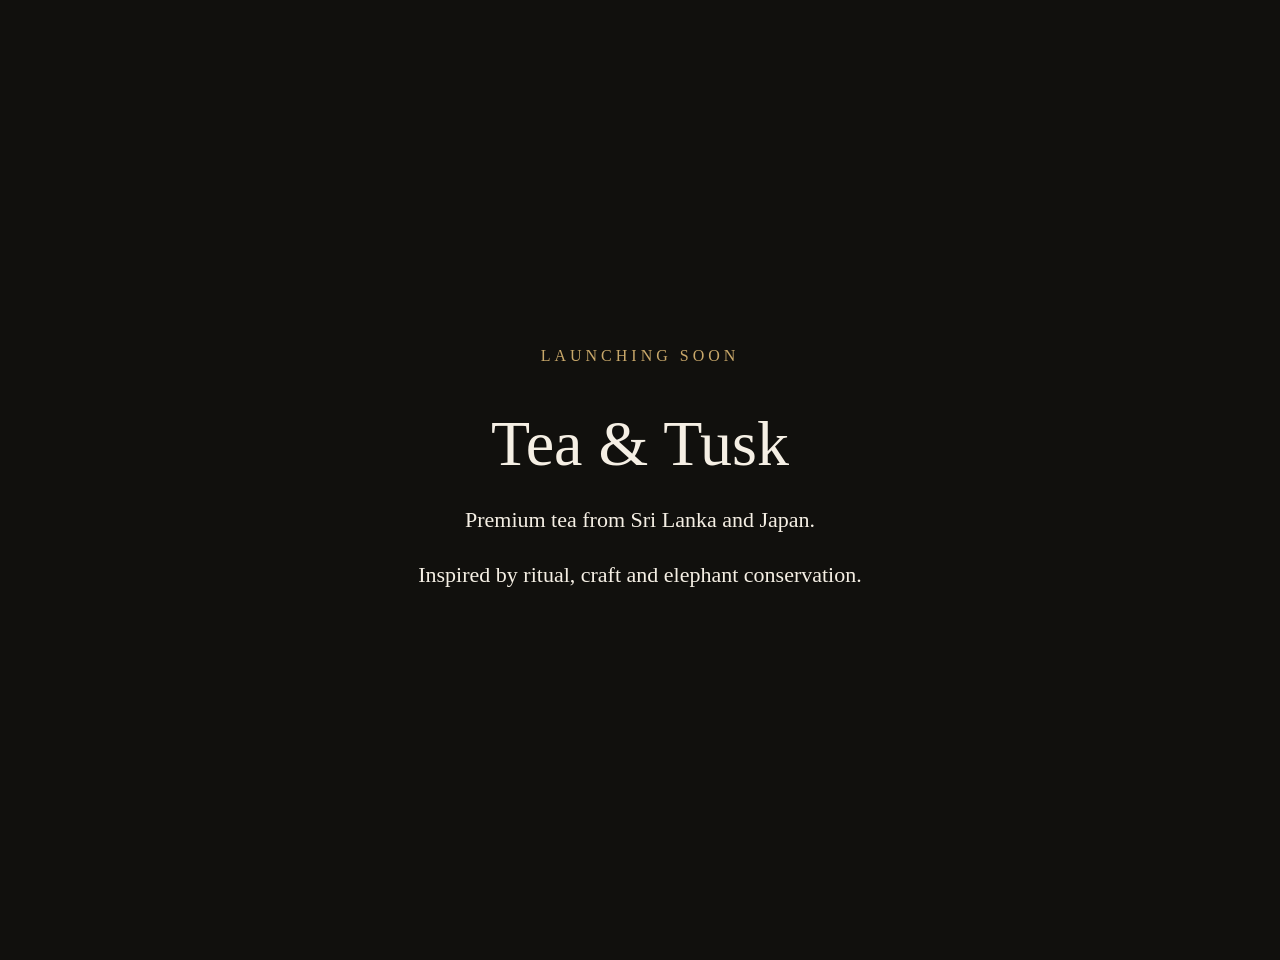
==== index.html @ 44285c04 "Add files via upload" ====
<!DOCTYPE html>
<html>
<head>
  <title>Tea & Tusk</title>
  <meta name="viewport" content="width=device-width, initial-scale=1">
  <style>
    body {
      margin: 0;
      font-family: Georgia, serif;
      background: #11100d;
      color: #f5efe4;
      display: flex;
      align-items: center;
      justify-content: center;
      min-height: 100vh;
      text-align: center;
      padding: 30px;
    }
    h1 {
      font-size: 64px;
      font-weight: normal;
      margin-bottom: 10px;
    }
    p {
      font-size: 22px;
      line-height: 1.5;
      max-width: 700px;
    }
    .small {
      font-size: 16px;
      color: #c9a86a;
      text-transform: uppercase;
      letter-spacing: 4px;
    }
  </style>
</head>
<body>
  <main>
    <div class="small">Launching soon</div>
    <h1>Tea & Tusk</h1>
    <p>Premium tea from Sri Lanka and Japan.</p>
    <p>Inspired by ritual, craft and elephant conservation.</p>
  </main>
</body>
</html>
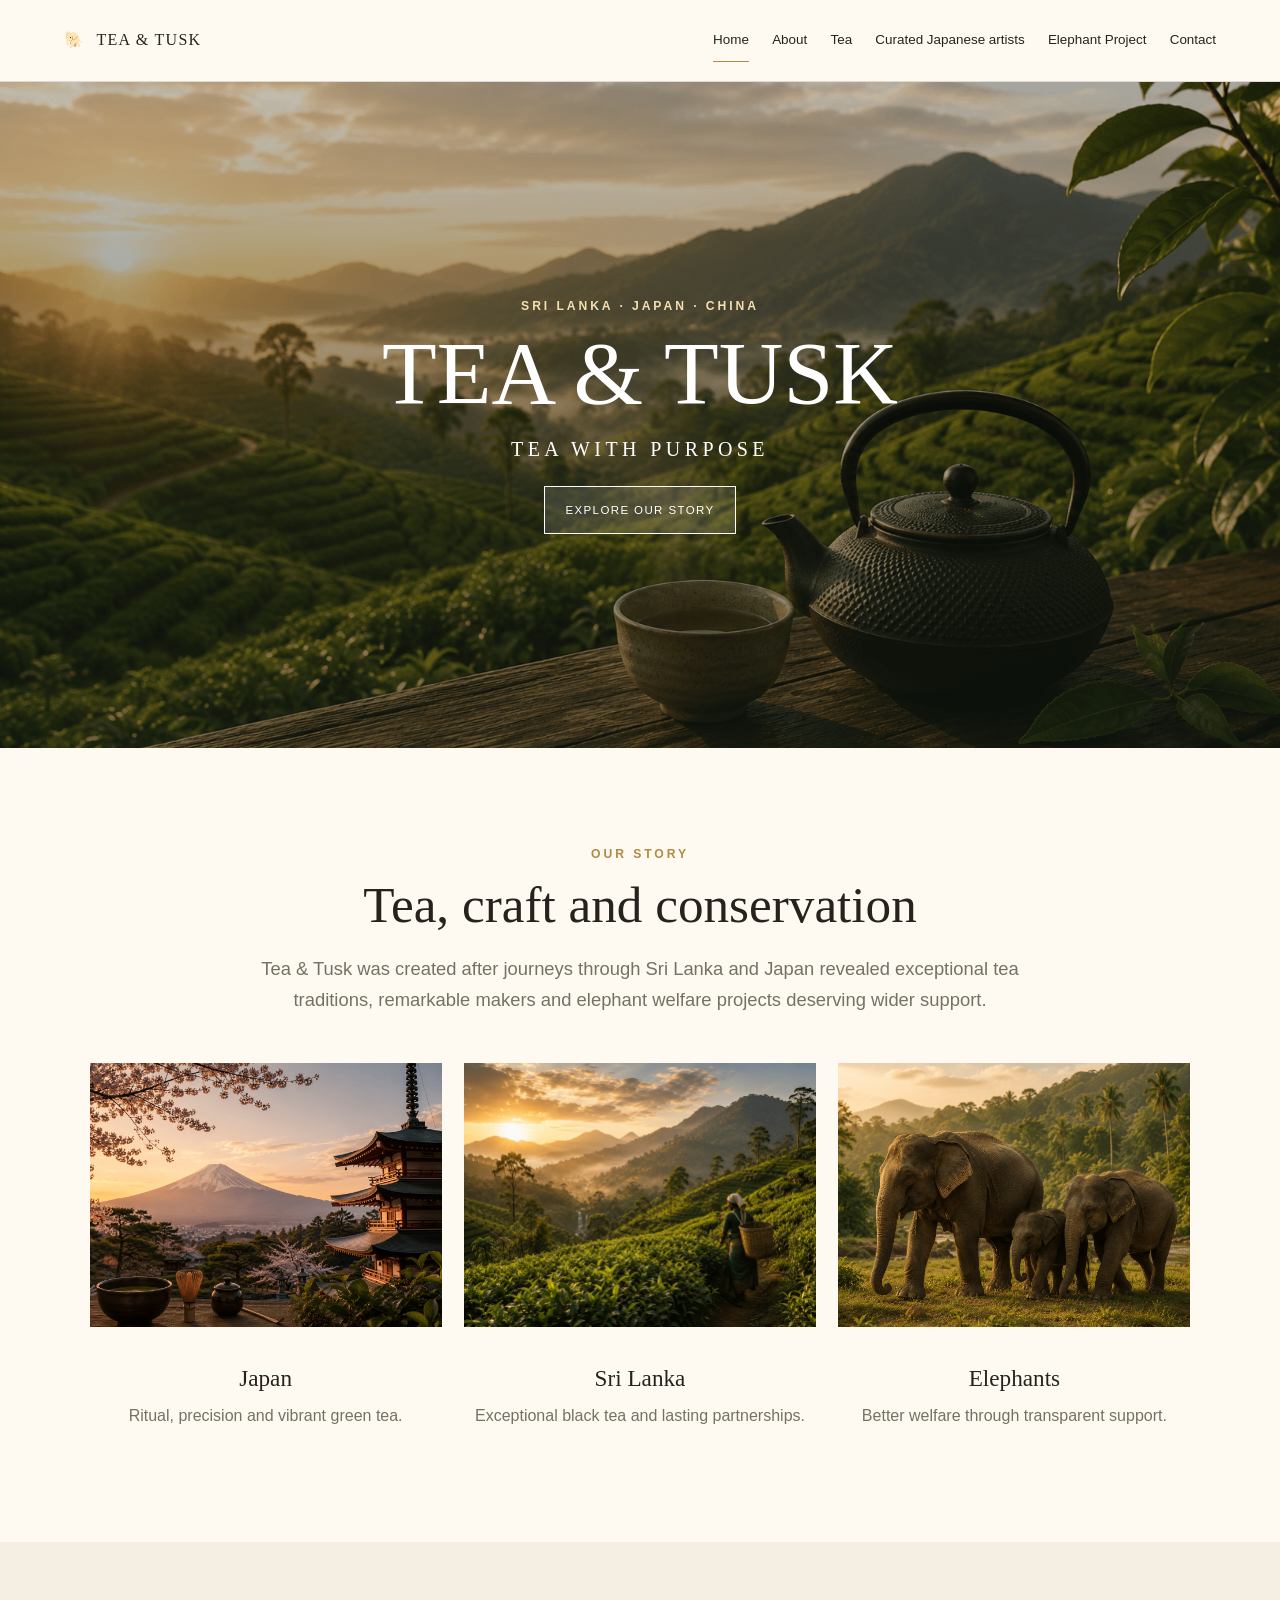
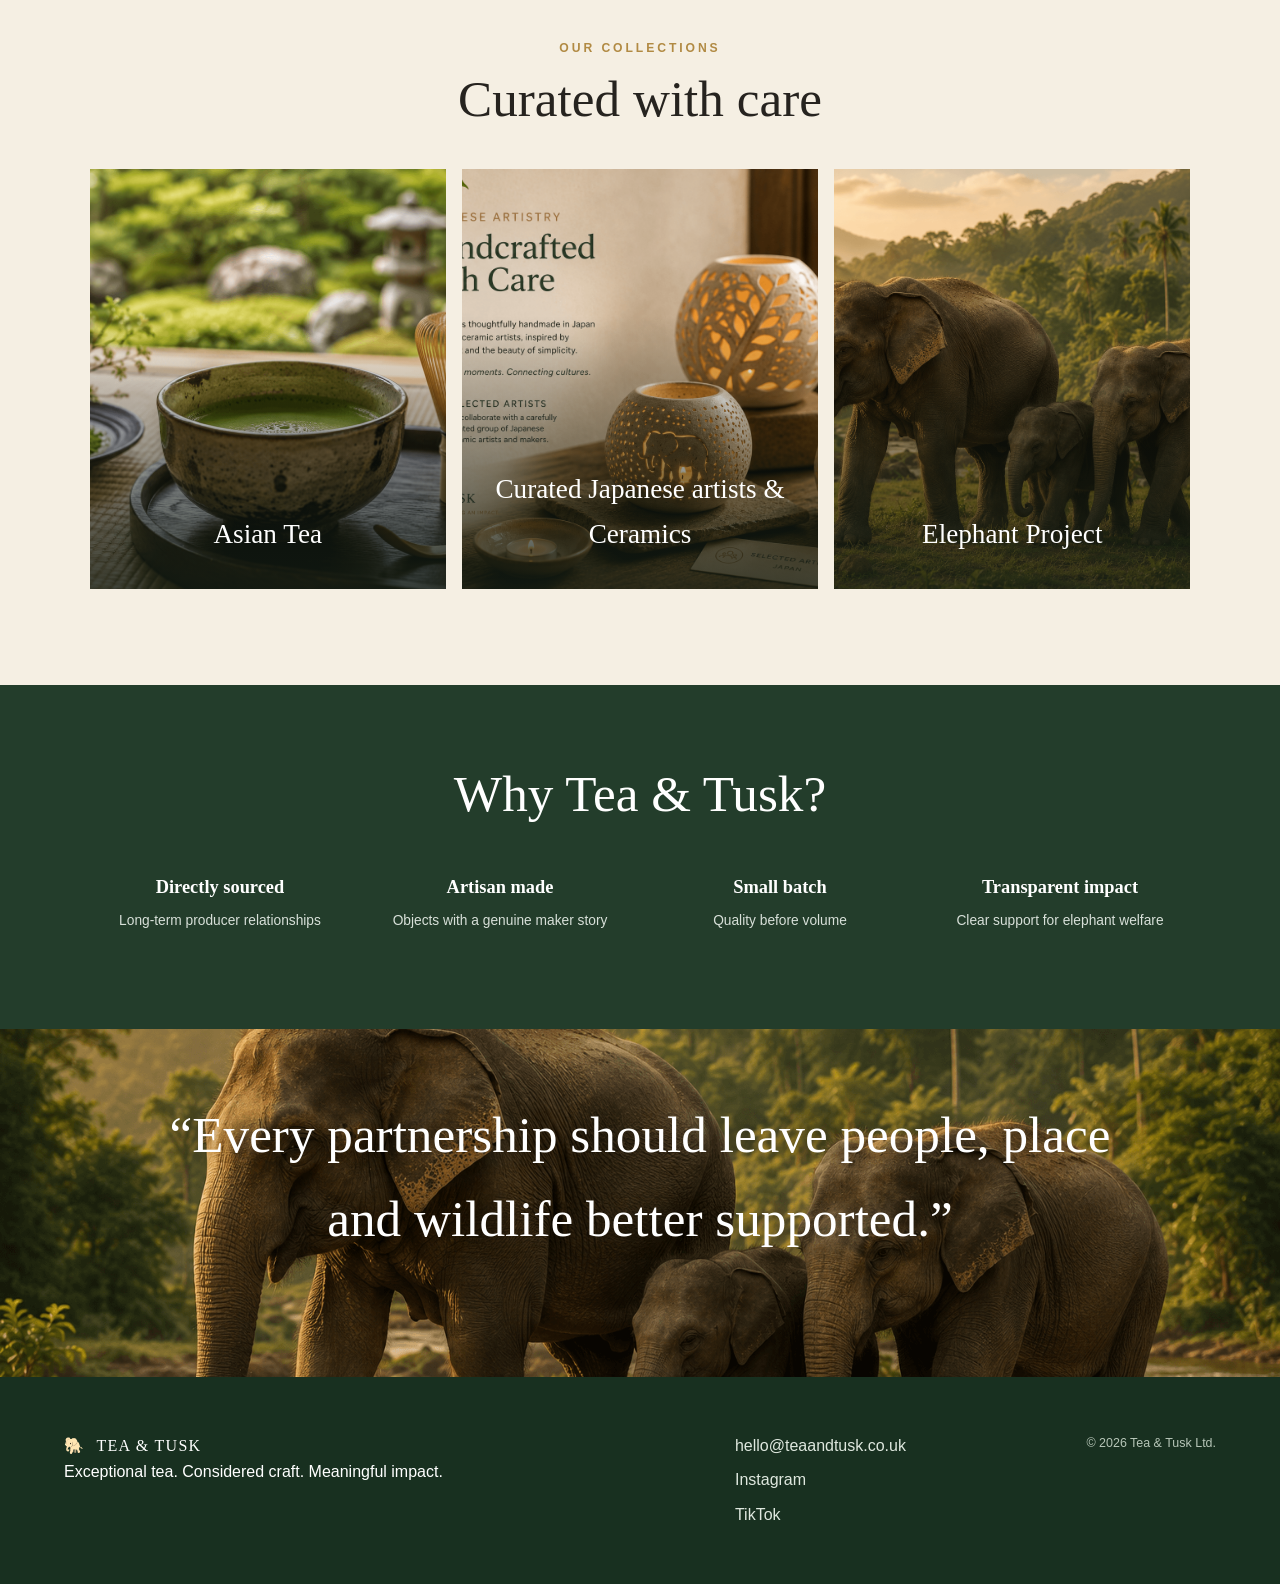
==== commit b74dd71b: "Add files via upload" ====
--- a/index.html
+++ b/index.html
@@ -1,45 +1,116 @@
-<!DOCTYPE html>
-<html>
-<head>
-  <title>Tea & Tusk</title>
-  <meta name="viewport" content="width=device-width, initial-scale=1">
-  <style>
-    body {
-      margin: 0;
-      font-family: Georgia, serif;
-      background: #11100d;
-      color: #f5efe4;
-      display: flex;
-      align-items: center;
-      justify-content: center;
-      min-height: 100vh;
-      text-align: center;
-      padding: 30px;
-    }
-    h1 {
-      font-size: 64px;
-      font-weight: normal;
-      margin-bottom: 10px;
-    }
-    p {
-      font-size: 22px;
-      line-height: 1.5;
-      max-width: 700px;
-    }
-    .small {
-      font-size: 16px;
-      color: #c9a86a;
-      text-transform: uppercase;
-      letter-spacing: 4px;
-    }
-  </style>
-</head>
-<body>
-  <main>
-    <div class="small">Launching soon</div>
-    <h1>Tea & Tusk</h1>
-    <p>Premium tea from Sri Lanka and Japan.</p>
-    <p>Inspired by ritual, craft and elephant conservation.</p>
-  </main>
-</body>
+<!DOCTYPE html>
+<html lang="en">
+<head>
+    <meta charset="UTF-8">
+    <meta name="viewport" content="width=device-width, initial-scale=1.0">
+    <meta name="description" content="Tea & Tusk brings together exceptional Asian tea, Japanese craft and meaningful support for elephant welfare.">
+    <title>Tea & Tusk | Tea with purpose</title>
+    <link rel="stylesheet" href="/static/css/style.css">
+    <script defer src="/static/js/main.js"></script>
+</head>
+<body>
+<header class="site-header">
+    <a class="brand" href="/index.html" aria-label="Tea & Tusk home">
+        <span class="brand-mark">🐘</span>
+        <span>TEA &amp; TUSK</span>
+    </a>
+
+    <button class="menu-toggle" aria-label="Open navigation" aria-expanded="false">☰</button>
+
+    <nav class="site-nav" aria-label="Main navigation">
+        <a class="active" href="/index.html">Home</a>
+        <a class="" href="/about.html">About</a>
+        <a class="" href="/tea.html">Tea</a>
+        <a class="" href="/japanese-art.html">Curated Japanese artists</a>
+        <a class="" href="/elephant-project.html">Elephant Project</a>
+        <a class="" href="/contact.html">Contact</a>
+    </nav>
+</header>
+
+<main>
+    
+<section class="hero hero-home">
+    <div class="hero-overlay"></div>
+    <div class="hero-content">
+        <p class="eyebrow">Sri Lanka · Japan · China</p>
+        <h1>TEA &amp; TUSK</h1>
+        <p class="hero-subtitle">Tea with purpose</p>
+        <a class="button button-light" href="/about.html">Explore our story</a>
+    </div>
+</section>
+
+<section class="section intro">
+    <p class="eyebrow dark">Our story</p>
+    <h2>Tea, craft and conservation</h2>
+    <p class="lead">
+        Tea &amp; Tusk was created after journeys through Sri Lanka and Japan revealed
+        exceptional tea traditions, remarkable makers and elephant welfare projects
+        deserving wider support.
+    </p>
+
+    <div class="three-cards">
+        <a class="story-card" href="/tea.html">
+            <img src="/static/images/japan.png" alt="Stylised Japanese landscape">
+            <h3>Japan</h3>
+            <p>Ritual, precision and vibrant green tea.</p>
+        </a>
+        <a class="story-card" href="/tea.html">
+            <img src="/static/images/srilanka.png" alt="Stylised Sri Lankan tea hills">
+            <h3>Sri Lanka</h3>
+            <p>Exceptional black tea and lasting partnerships.</p>
+        </a>
+        <a class="story-card" href="/elephant-project.html">
+            <img src="/static/images/elephants.png" alt="Stylised elephants in a landscape">
+            <h3>Elephants</h3>
+            <p>Better welfare through transparent support.</p>
+        </a>
+    </div>
+</section>
+
+<section class="section collections">
+    <p class="eyebrow dark">Our collections</p>
+    <h2>Curated with care</h2>
+
+    <div class="collection-grid">
+        <a class="collection-card tea-card" href="/tea.html">
+            <span>Asian Tea</span>
+        </a>
+        <a class="collection-card art-card" href="/japanese-art.html">
+            <span>Curated Japanese artists &amp; Ceramics</span>
+        </a>
+        <a class="collection-card elephant-card" href="/elephant-project.html">
+            <span>Elephant Project</span>
+        </a>
+    </div>
+</section>
+
+<section class="values-band">
+    <h2>Why Tea &amp; Tusk?</h2>
+    <div class="value-grid">
+        <div><strong>Directly sourced</strong><span>Long-term producer relationships</span></div>
+        <div><strong>Artisan made</strong><span>Objects with a genuine maker story</span></div>
+        <div><strong>Small batch</strong><span>Quality before volume</span></div>
+        <div><strong>Transparent impact</strong><span>Clear support for elephant welfare</span></div>
+    </div>
+</section>
+
+<section class="impact-quote">
+    <p>“Every partnership should leave people, place and wildlife better supported.”</p>
+</section>
+
+</main>
+
+<footer class="site-footer">
+    <div>
+        <div class="brand footer-brand"><span class="brand-mark">🐘</span><span>TEA &amp; TUSK</span></div>
+        <p>Exceptional tea. Considered craft. Meaningful impact.</p>
+    </div>
+    <div class="footer-links">
+        <a href="mailto:hello@teaandtusk.co.uk">hello@teaandtusk.co.uk</a>
+        <a href="#">Instagram</a>
+        <a href="#">TikTok</a>
+    </div>
+    <p class="copyright">© 2026 Tea &amp; Tusk Ltd.</p>
+</footer>
+</body>
 </html>
--- a/static/css/style.css
+++ b/static/css/style.css
@@ -0,0 +1,329 @@
+:root {
+    --cream: #f5efe3;
+    --paper: #fffaf1;
+    --green: #233d2b;
+    --green-2: #33553b;
+    --gold: #b18a43;
+    --charcoal: #26231f;
+    --muted: #777064;
+    --line: rgba(38,35,31,.15);
+}
+
+* { box-sizing: border-box; }
+
+html { scroll-behavior: smooth; }
+
+body {
+    margin: 0;
+    background: var(--paper);
+    color: var(--charcoal);
+    font-family: Arial, Helvetica, sans-serif;
+    line-height: 1.65;
+}
+
+h1, h2, h3, .brand {
+    font-family: Georgia, "Times New Roman", serif;
+    font-weight: 400;
+}
+
+h1 { font-size: clamp(3rem, 7vw, 6.7rem); line-height: 1; margin: 0 0 1rem; }
+h2 { font-size: clamp(2rem, 4vw, 3.4rem); line-height: 1.15; margin: 0 0 1.2rem; }
+h3 { font-size: 1.45rem; margin-bottom: .4rem; }
+p { margin-top: 0; }
+
+a { color: inherit; }
+
+.site-header {
+    position: sticky;
+    top: 0;
+    z-index: 20;
+    height: 82px;
+    display: flex;
+    align-items: center;
+    justify-content: space-between;
+    padding: 0 5vw;
+    background: rgba(255,250,241,.96);
+    border-bottom: 1px solid var(--line);
+    backdrop-filter: blur(10px);
+}
+
+.brand {
+    display: inline-flex;
+    gap: .7rem;
+    align-items: center;
+    text-decoration: none;
+    letter-spacing: .08em;
+    font-size: 1rem;
+}
+
+.brand-mark { filter: sepia(1); }
+
+.site-nav { display: flex; gap: 1.45rem; align-items: center; }
+.site-nav a {
+    font-size: .84rem;
+    text-decoration: none;
+    padding: .6rem 0;
+    border-bottom: 1px solid transparent;
+}
+.site-nav a:hover, .site-nav a.active { border-color: var(--gold); }
+
+.menu-toggle {
+    display: none;
+    border: 0;
+    background: transparent;
+    font-size: 1.6rem;
+}
+
+.hero {
+    min-height: 74vh;
+    display: grid;
+    place-items: center;
+    text-align: center;
+    color: white;
+    position: relative;
+    background-size: cover;
+    background-position: center;
+}
+
+.hero-home { background-image: url("/static/images/hero.png"); }
+.hero-overlay {
+    position: absolute;
+    inset: 0;
+    background: linear-gradient(rgba(20,30,21,.25), rgba(20,30,21,.58));
+}
+.hero-content { position: relative; z-index: 1; max-width: 900px; padding: 3rem 1.5rem; }
+.hero-subtitle { font-family: Georgia, serif; font-size: 1.25rem; letter-spacing: .22em; text-transform: uppercase; }
+
+.eyebrow {
+    text-transform: uppercase;
+    letter-spacing: .24em;
+    font-size: .76rem;
+    font-weight: 700;
+    color: #f3dfb1;
+}
+.eyebrow.dark { color: var(--gold); }
+
+.button {
+    display: inline-block;
+    padding: .85rem 1.25rem;
+    border: 1px solid var(--green);
+    background: var(--green);
+    color: white;
+    text-decoration: none;
+    text-transform: uppercase;
+    letter-spacing: .12em;
+    font-size: .72rem;
+}
+.button-light { background: rgba(255,255,255,.12); border-color: white; }
+
+.section {
+    padding: 6rem 7vw;
+    text-align: center;
+}
+
+.intro { max-width: 1300px; margin: auto; }
+.lead { max-width: 820px; margin: 0 auto 3rem; font-size: 1.15rem; color: var(--muted); }
+
+.three-cards {
+    display: grid;
+    grid-template-columns: repeat(3, 1fr);
+    gap: 1.4rem;
+}
+.story-card { text-decoration: none; }
+.story-card img { width: 100%; aspect-ratio: 4 / 3; object-fit: cover; }
+.story-card p { color: var(--muted); }
+
+.collections { background: var(--cream); }
+.collection-grid {
+    display: grid;
+    grid-template-columns: repeat(3, 1fr);
+    gap: 1rem;
+    max-width: 1200px;
+    margin: 2.5rem auto 0;
+}
+.collection-card {
+    min-height: 420px;
+    display: flex;
+    align-items: flex-end;
+    justify-content: center;
+    padding: 2rem;
+    color: white;
+    text-decoration: none;
+    background-position: center;
+    background-size: cover;
+    position: relative;
+}
+.collection-card::before {
+    content: "";
+    position: absolute;
+    inset: 0;
+    background: linear-gradient(transparent 35%, rgba(20,30,21,.78));
+}
+.collection-card span { position: relative; z-index: 1; font-family: Georgia, serif; font-size: 1.7rem; }
+.tea-card { background-image: url("/static/images/matcha.png"); }
+.art-card { background-image: url("/static/images/minori-feature.png"); }
+.elephant-card { background-image: url("/static/images/elephants.png"); }
+
+.values-band {
+    padding: 5rem 7vw;
+    background: var(--green);
+    color: white;
+    text-align: center;
+}
+.value-grid {
+    display: grid;
+    grid-template-columns: repeat(4, 1fr);
+    gap: 1.2rem;
+    max-width: 1200px;
+    margin: 2rem auto 0;
+}
+.value-grid div { padding: 1rem; }
+.value-grid strong, .value-grid span { display: block; }
+.value-grid strong { font-family: Georgia, serif; font-size: 1.15rem; margin-bottom: .5rem; }
+.value-grid span { font-size: .86rem; color: #d8e0d9; }
+
+.impact-quote {
+    min-height: 340px;
+    display: grid;
+    place-items: center;
+    padding: 4rem;
+    background: url("/static/images/elephants.png") center/cover;
+    color: white;
+    text-align: center;
+}
+.impact-quote p {
+    font-family: Georgia, serif;
+    font-size: clamp(1.7rem, 4vw, 3.2rem);
+    max-width: 1000px;
+    text-shadow: 0 2px 20px rgba(0,0,0,.55);
+}
+
+.page-hero {
+    min-height: 52vh;
+    padding: 7rem 7vw;
+    display: flex;
+    flex-direction: column;
+    justify-content: flex-end;
+    color: white;
+    background-size: cover;
+    background-position: center;
+}
+.page-hero.narrow {
+    min-height: auto;
+    color: var(--charcoal);
+    background: var(--cream);
+    text-align: center;
+    justify-content: center;
+}
+.page-hero.narrow p { max-width: 760px; margin-left: auto; margin-right: auto; }
+.tea-page-hero { background-image: linear-gradient(rgba(20,30,21,.25), rgba(20,30,21,.58)), url("/static/images/tea-hero.png"); }
+.art-page-hero { background-image: linear-gradient(rgba(20,30,21,.18), rgba(20,30,21,.58)), url("/static/images/minori-feature.png"); }
+.elephant-page-hero { background-image: linear-gradient(rgba(20,30,21,.25), rgba(20,30,21,.62)), url("/static/images/elephants.png"); }
+
+.split-section, .artist-feature, .contact-panel {
+    display: grid;
+    grid-template-columns: 1fr 1fr;
+    gap: 4rem;
+    align-items: center;
+    padding: 6rem 8vw;
+    max-width: 1400px;
+    margin: auto;
+}
+.split-section img, .artist-feature img { width: 100%; }
+
+.principles {
+    display: grid;
+    grid-template-columns: repeat(3, 1fr);
+    gap: 1px;
+    background: var(--line);
+}
+.principles > div { background: var(--cream); padding: 4rem; }
+.principles span { color: var(--gold); }
+
+.country-list { padding: 2rem 7vw 6rem; }
+.country-row {
+    display: grid;
+    grid-template-columns: 1fr 1fr;
+    gap: 4rem;
+    align-items: center;
+    padding: 4rem 0;
+    border-bottom: 1px solid var(--line);
+}
+.country-row.reverse img { order: -1; }
+.country-row img { width: 100%; }
+.coming-soon {
+    display: inline-block;
+    margin-top: .75rem;
+    padding: .45rem .7rem;
+    background: var(--cream);
+    color: var(--green);
+    font-size: .8rem;
+}
+.note-band, .impact-banner {
+    padding: 3rem 7vw;
+    background: var(--green);
+    color: white;
+    text-align: center;
+}
+.note-band p, .impact-banner p { max-width: 900px; margin: auto; }
+
+.artist-feature { align-items: start; }
+.gallery-grid {
+    display: grid;
+    grid-template-columns: repeat(3, 1fr);
+    gap: 1rem;
+    padding: 0 8vw 7rem;
+}
+.gallery-grid img { width: 100%; }
+
+.clean-list { padding-left: 1.2rem; }
+.clean-list li { margin: .6rem 0; }
+
+.contact-panel {
+    align-items: start;
+}
+.contact-details {
+    padding: 2rem;
+    background: var(--cream);
+}
+
+.site-footer {
+    display: grid;
+    grid-template-columns: 2fr 1fr auto;
+    gap: 2rem;
+    align-items: start;
+    padding: 3.5rem 5vw;
+    background: #183020;
+    color: white;
+}
+.footer-links { display: grid; gap: .5rem; }
+.footer-links a { text-decoration: none; color: #dfe8df; }
+.footer-brand { color: white; }
+.copyright { font-size: .78rem; color: #b7c6b8; }
+
+@media (max-width: 900px) {
+    .menu-toggle { display: block; }
+    .site-nav {
+        display: none;
+        position: absolute;
+        left: 0;
+        right: 0;
+        top: 82px;
+        padding: 1rem 5vw 1.5rem;
+        flex-direction: column;
+        align-items: flex-start;
+        background: var(--paper);
+        border-bottom: 1px solid var(--line);
+    }
+    .site-nav.open { display: flex; }
+    .three-cards, .collection-grid, .value-grid, .principles, .gallery-grid {
+        grid-template-columns: 1fr;
+    }
+    .split-section, .artist-feature, .contact-panel, .country-row {
+        grid-template-columns: 1fr;
+        gap: 2rem;
+    }
+    .country-row.reverse img { order: 0; }
+    .site-footer { grid-template-columns: 1fr; }
+    .collection-card { min-height: 320px; }
+}
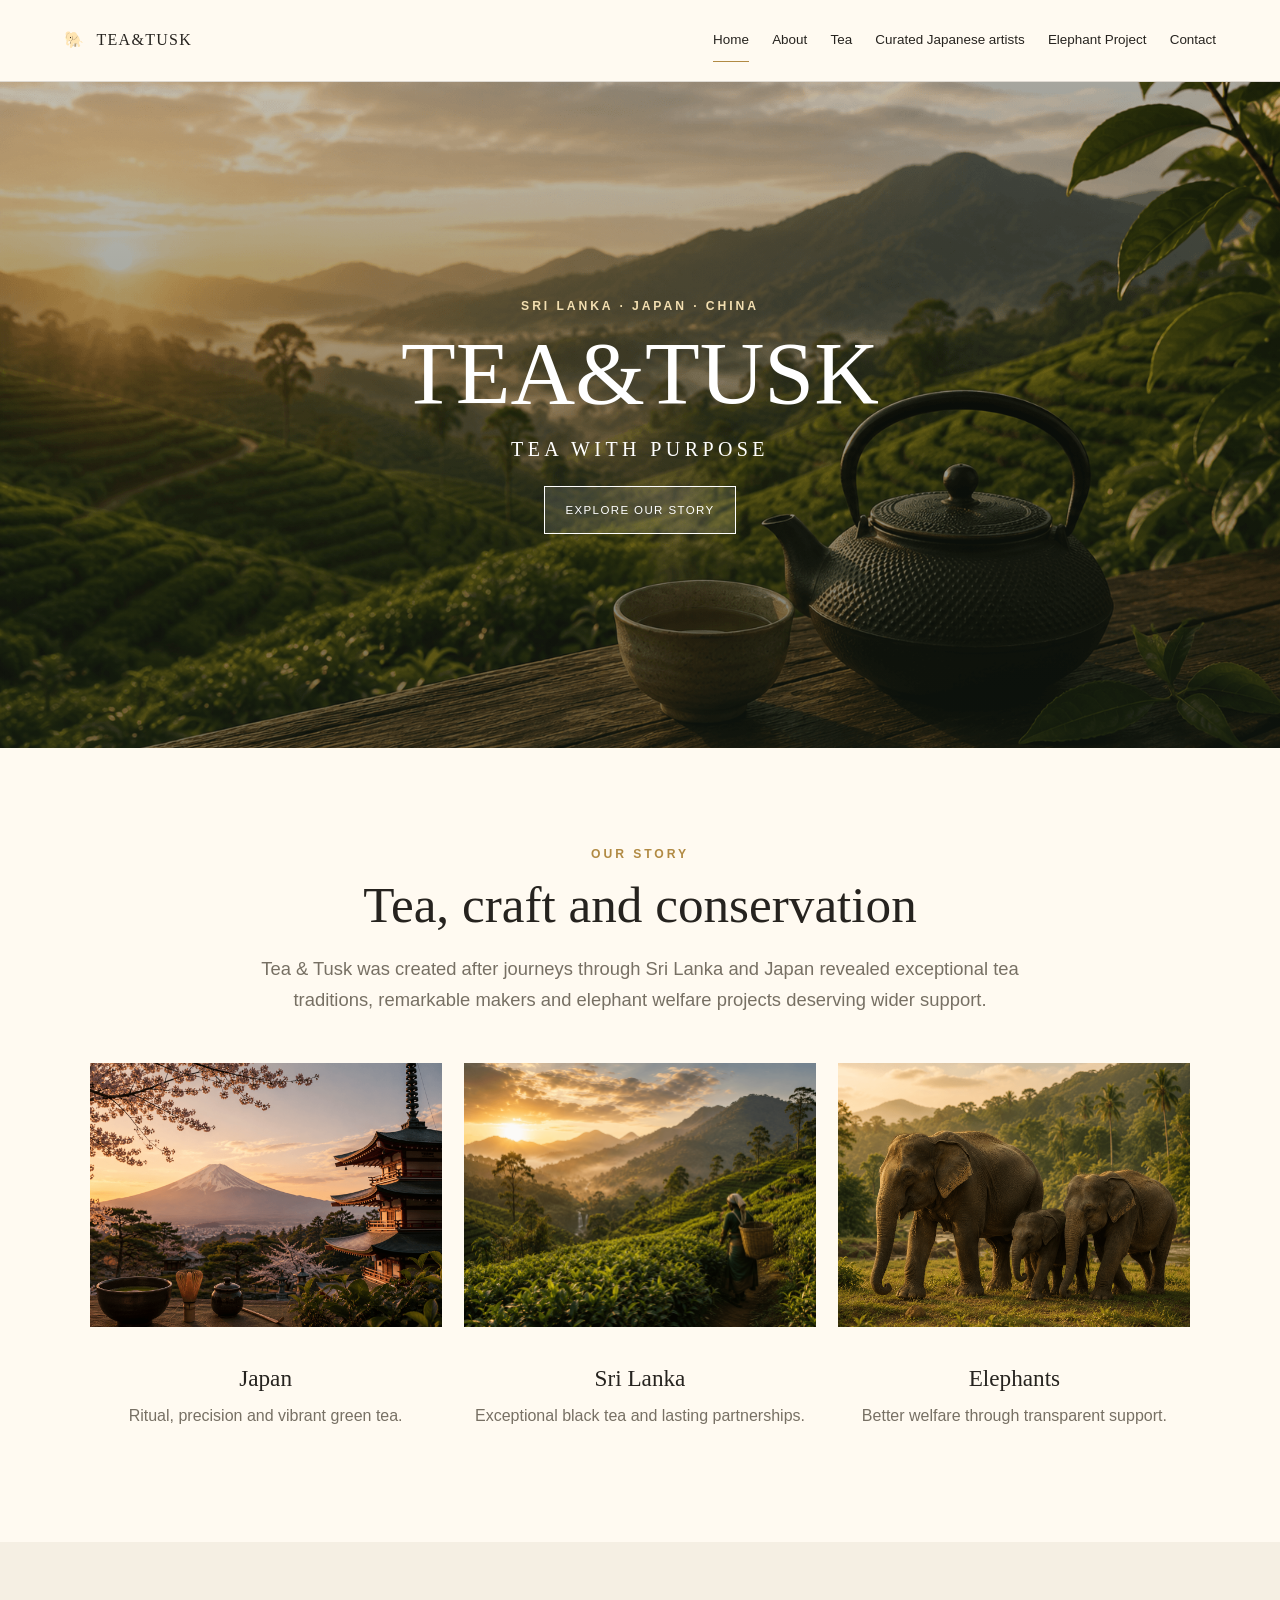
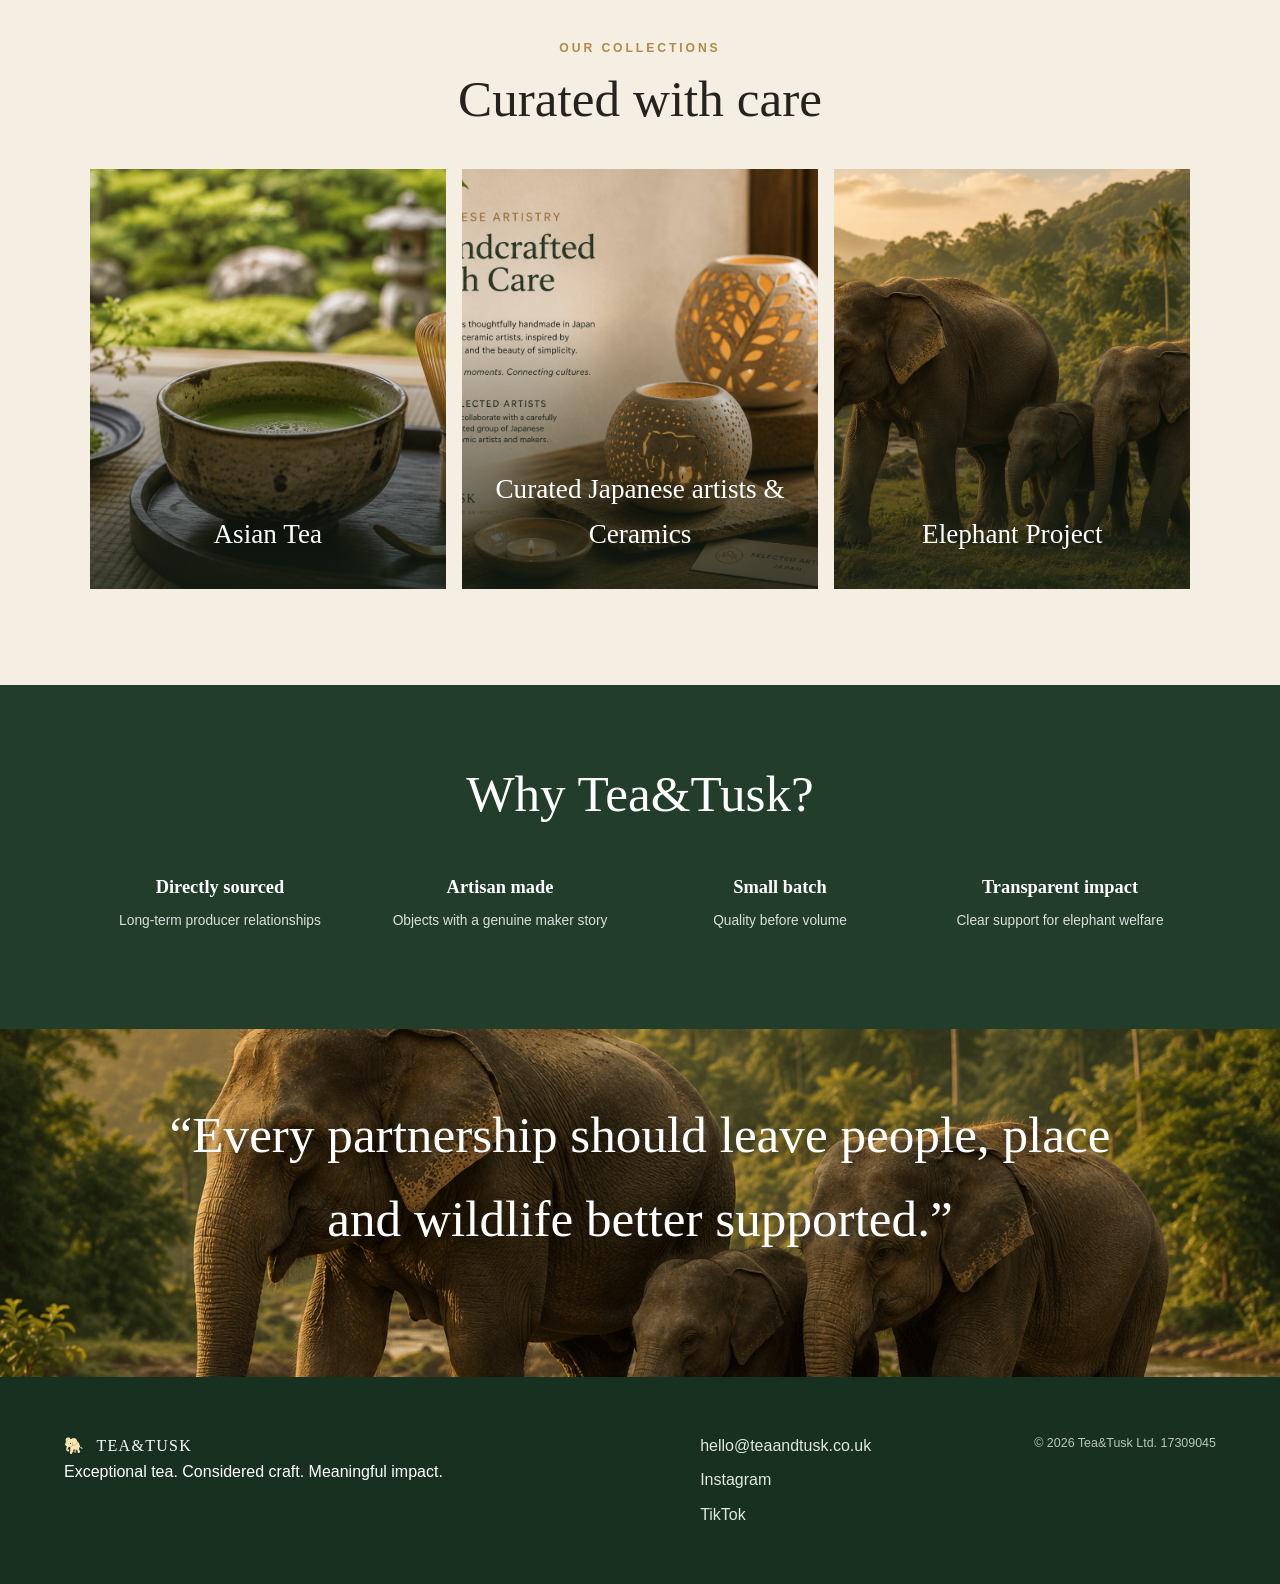
==== commit efa1e70a: "Add files via upload" ====
--- a/index.html
+++ b/index.html
@@ -3,16 +3,16 @@
 <head>
     <meta charset="UTF-8">
     <meta name="viewport" content="width=device-width, initial-scale=1.0">
-    <meta name="description" content="Tea & Tusk brings together exceptional Asian tea, Japanese craft and meaningful support for elephant welfare.">
+    <meta name="description" content="Tea&Tusk brings together exceptional Asian tea, Japanese craft and meaningful support for elephant welfare.">
     <title>Tea & Tusk | Tea with purpose</title>
     <link rel="stylesheet" href="/static/css/style.css">
     <script defer src="/static/js/main.js"></script>
 </head>
 <body>
 <header class="site-header">
-    <a class="brand" href="/index.html" aria-label="Tea & Tusk home">
+    <a class="brand" href="/index.html" aria-label="Tea&Tusk home">
         <span class="brand-mark">🐘</span>
-        <span>TEA &amp; TUSK</span>
+        <span>TEA&TUSK</span>
     </a>
 
     <button class="menu-toggle" aria-label="Open navigation" aria-expanded="false">☰</button>
@@ -33,7 +33,7 @@
     <div class="hero-overlay"></div>
     <div class="hero-content">
         <p class="eyebrow">Sri Lanka · Japan · China</p>
-        <h1>TEA &amp; TUSK</h1>
+        <h1>TEA&amp;TUSK</h1>
         <p class="hero-subtitle">Tea with purpose</p>
         <a class="button button-light" href="/about.html">Explore our story</a>
     </div>
@@ -85,7 +85,7 @@
 </section>
 
 <section class="values-band">
-    <h2>Why Tea &amp; Tusk?</h2>
+    <h2>Why Tea&Tusk?</h2>
     <div class="value-grid">
         <div><strong>Directly sourced</strong><span>Long-term producer relationships</span></div>
         <div><strong>Artisan made</strong><span>Objects with a genuine maker story</span></div>
@@ -102,7 +102,7 @@
 
 <footer class="site-footer">
     <div>
-        <div class="brand footer-brand"><span class="brand-mark">🐘</span><span>TEA &amp; TUSK</span></div>
+        <div class="brand footer-brand"><span class="brand-mark">🐘</span><span>TEA&TUSK</span></div>
         <p>Exceptional tea. Considered craft. Meaningful impact.</p>
     </div>
     <div class="footer-links">
@@ -110,7 +110,7 @@
         <a href="#">Instagram</a>
         <a href="#">TikTok</a>
     </div>
-    <p class="copyright">© 2026 Tea &amp; Tusk Ltd.</p>
+    <p class="copyright">© 2026 Tea&amp;Tusk Ltd. 17309045</p>
 </footer>
 </body>
 </html>
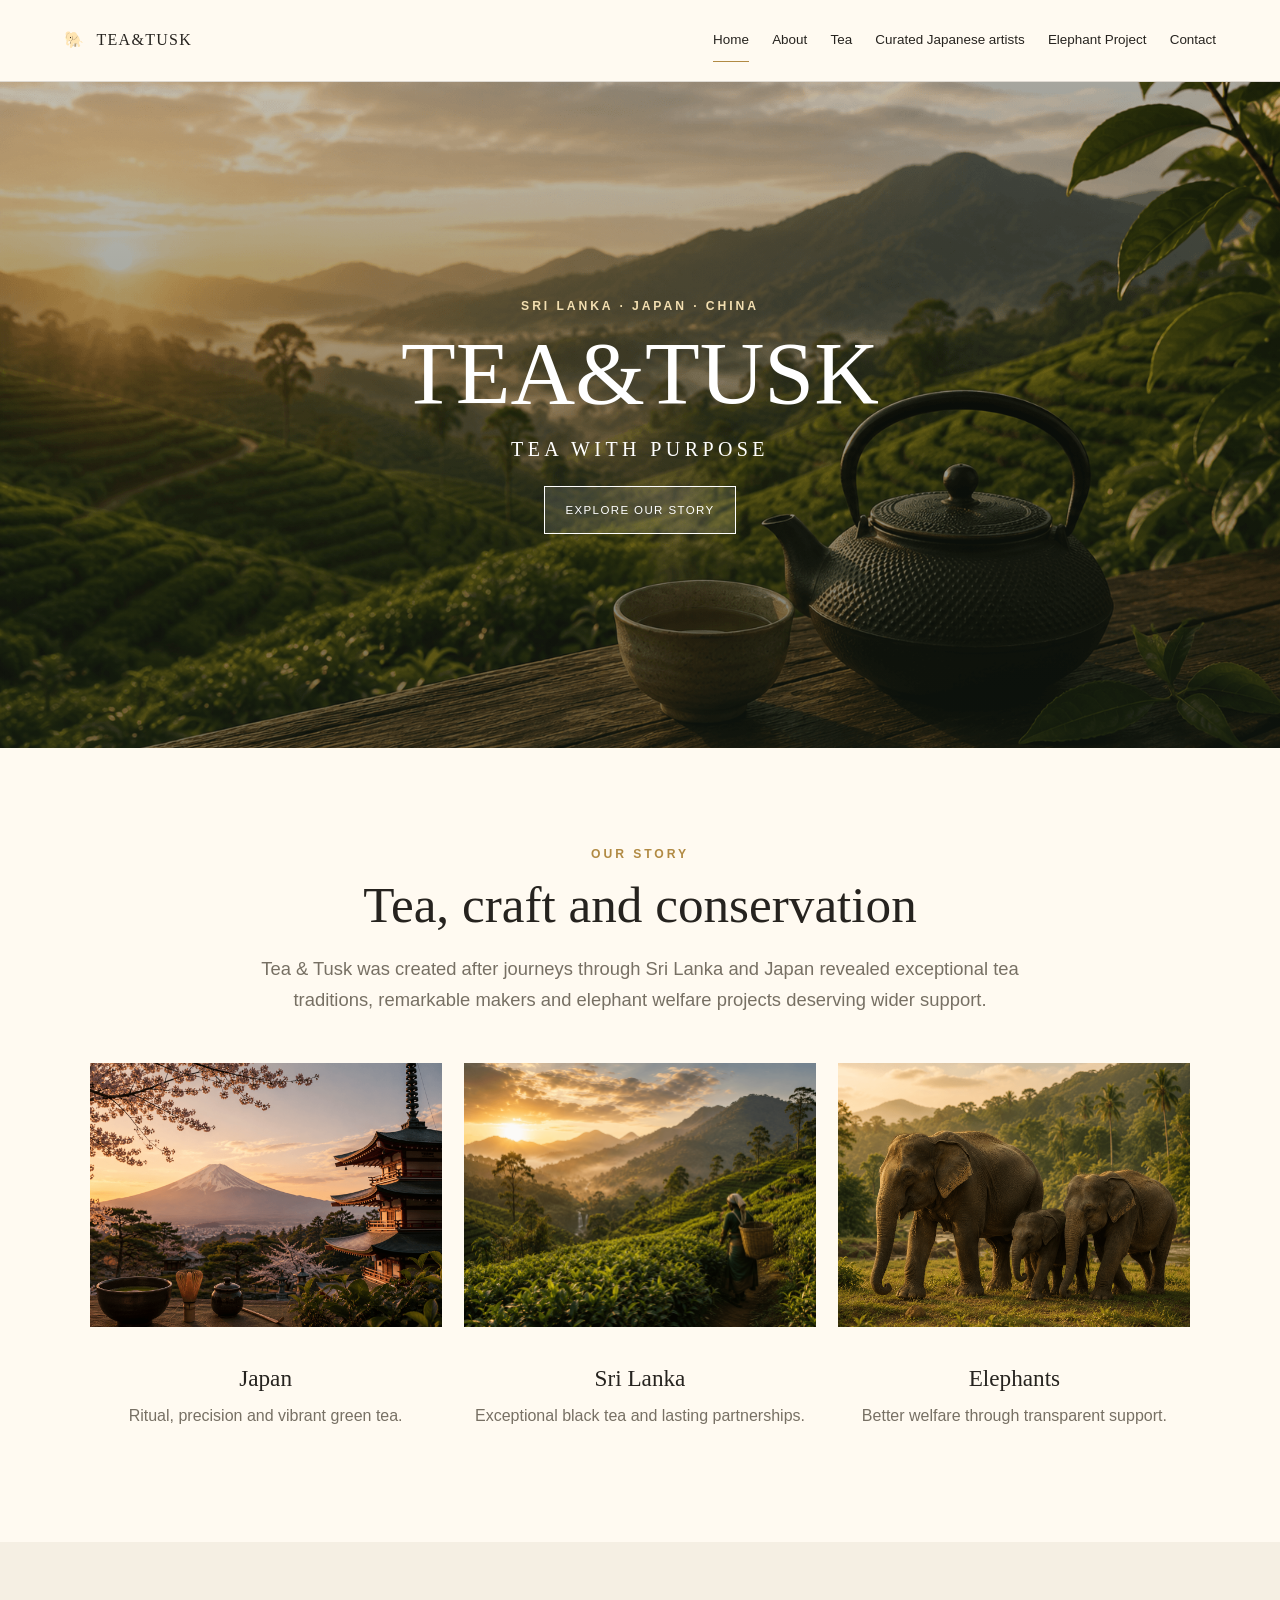
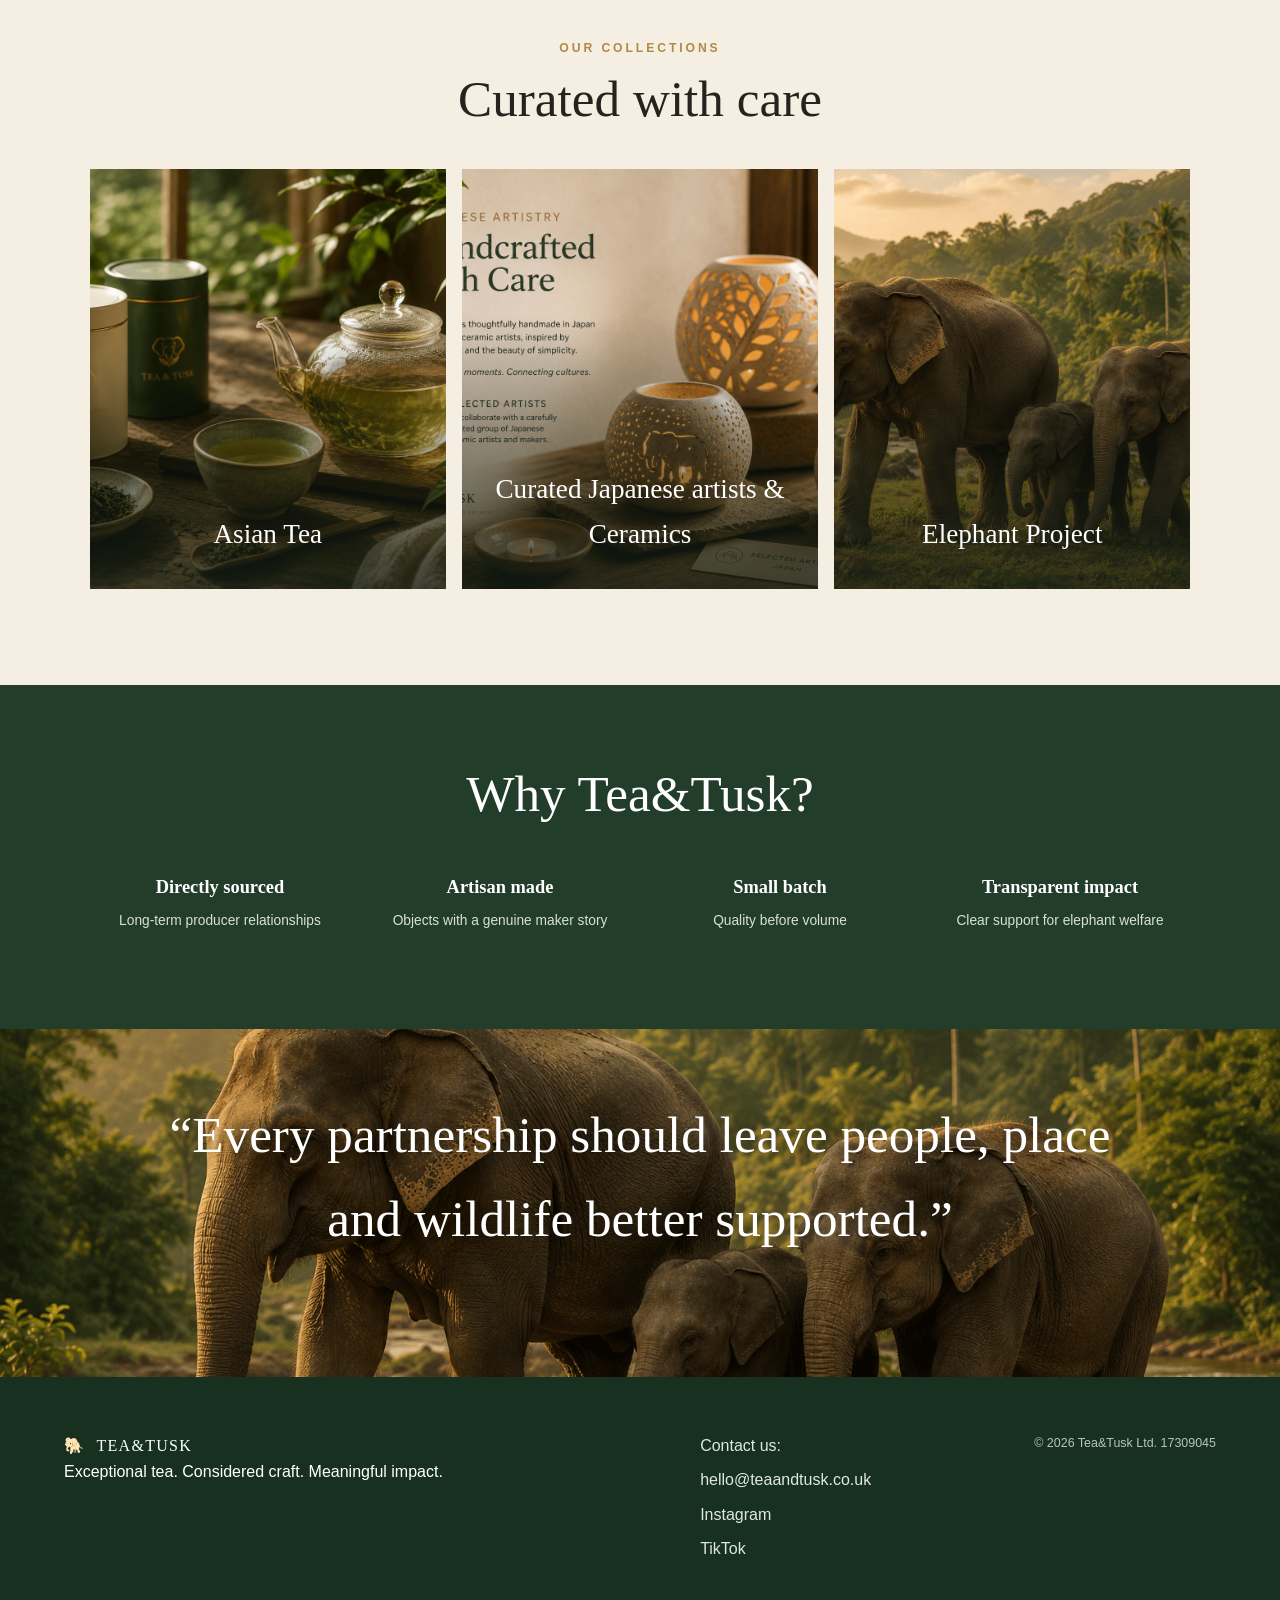
==== commit 0f090859: "Add files via upload" ====
--- a/index.html
+++ b/index.html
@@ -106,6 +106,7 @@
         <p>Exceptional tea. Considered craft. Meaningful impact.</p>
     </div>
     <div class="footer-links">
+        <a href="#">Contact us:</a>
         <a href="mailto:hello@teaandtusk.co.uk">hello@teaandtusk.co.uk</a>
         <a href="#">Instagram</a>
         <a href="#">TikTok</a>
--- a/static/css/style.css
+++ b/static/css/style.css
@@ -160,7 +160,7 @@
     background: linear-gradient(transparent 35%, rgba(20,30,21,.78));
 }
 .collection-card span { position: relative; z-index: 1; font-family: Georgia, serif; font-size: 1.7rem; }
-.tea-card { background-image: url("/static/images/matcha.png"); }
+.tea-card { background-image: url("/static/images/tea-hero.png"); }
 .art-card { background-image: url("/static/images/minori-feature.png"); }
 .elephant-card { background-image: url("/static/images/elephants.png"); }
 
@@ -217,7 +217,7 @@
 }
 .page-hero.narrow p { max-width: 760px; margin-left: auto; margin-right: auto; }
 .tea-page-hero { background-image: linear-gradient(rgba(20,30,21,.25), rgba(20,30,21,.58)), url("/static/images/tea-hero.png"); }
-.art-page-hero { background-image: linear-gradient(rgba(20,30,21,.18), rgba(20,30,21,.58)), url("/static/images/minori-feature.png"); }
+.art-page-hero { background-image: linear-gradient(rgba(20,30,21,.18), rgba(20,30,21,.58)), url("/static/images/minori feature blank.png"); }
 .elephant-page-hero { background-image: linear-gradient(rgba(20,30,21,.25), rgba(20,30,21,.62)), url("/static/images/elephants.png"); }
 
 .split-section, .artist-feature, .contact-panel {
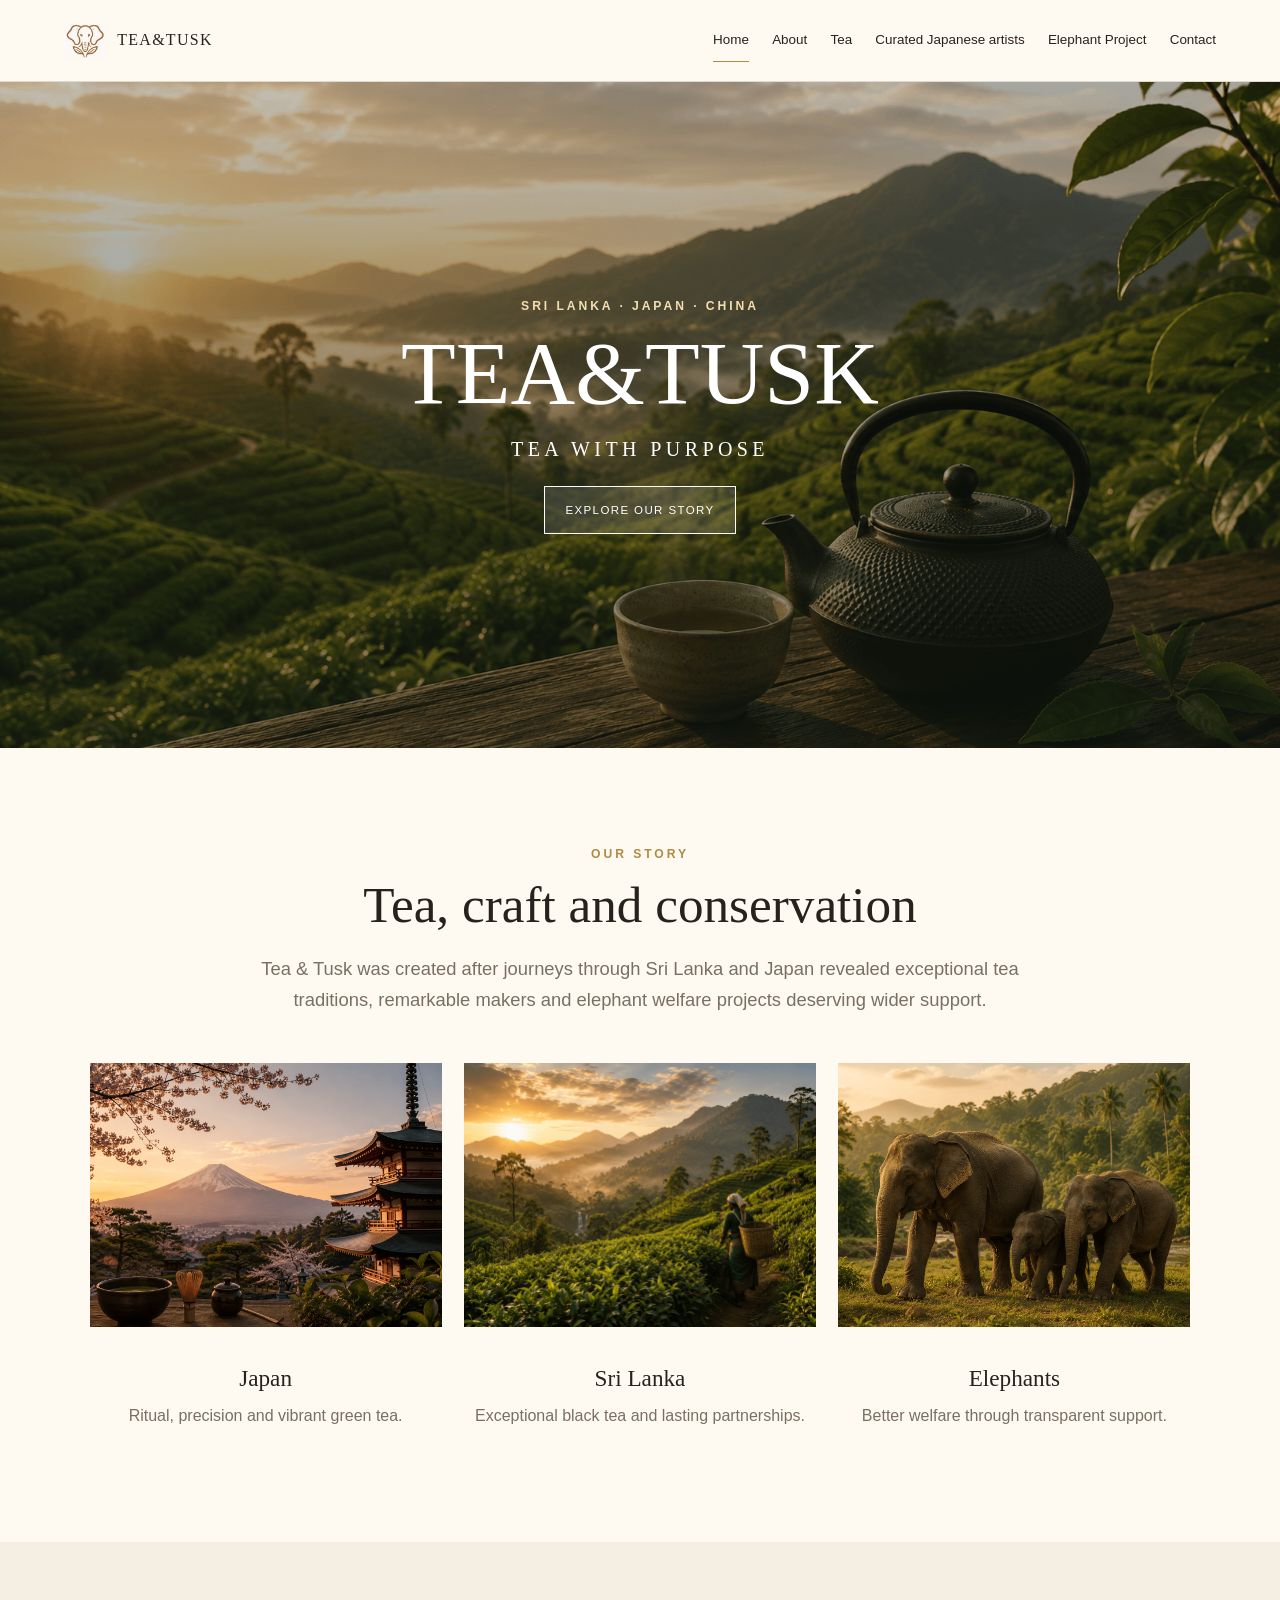
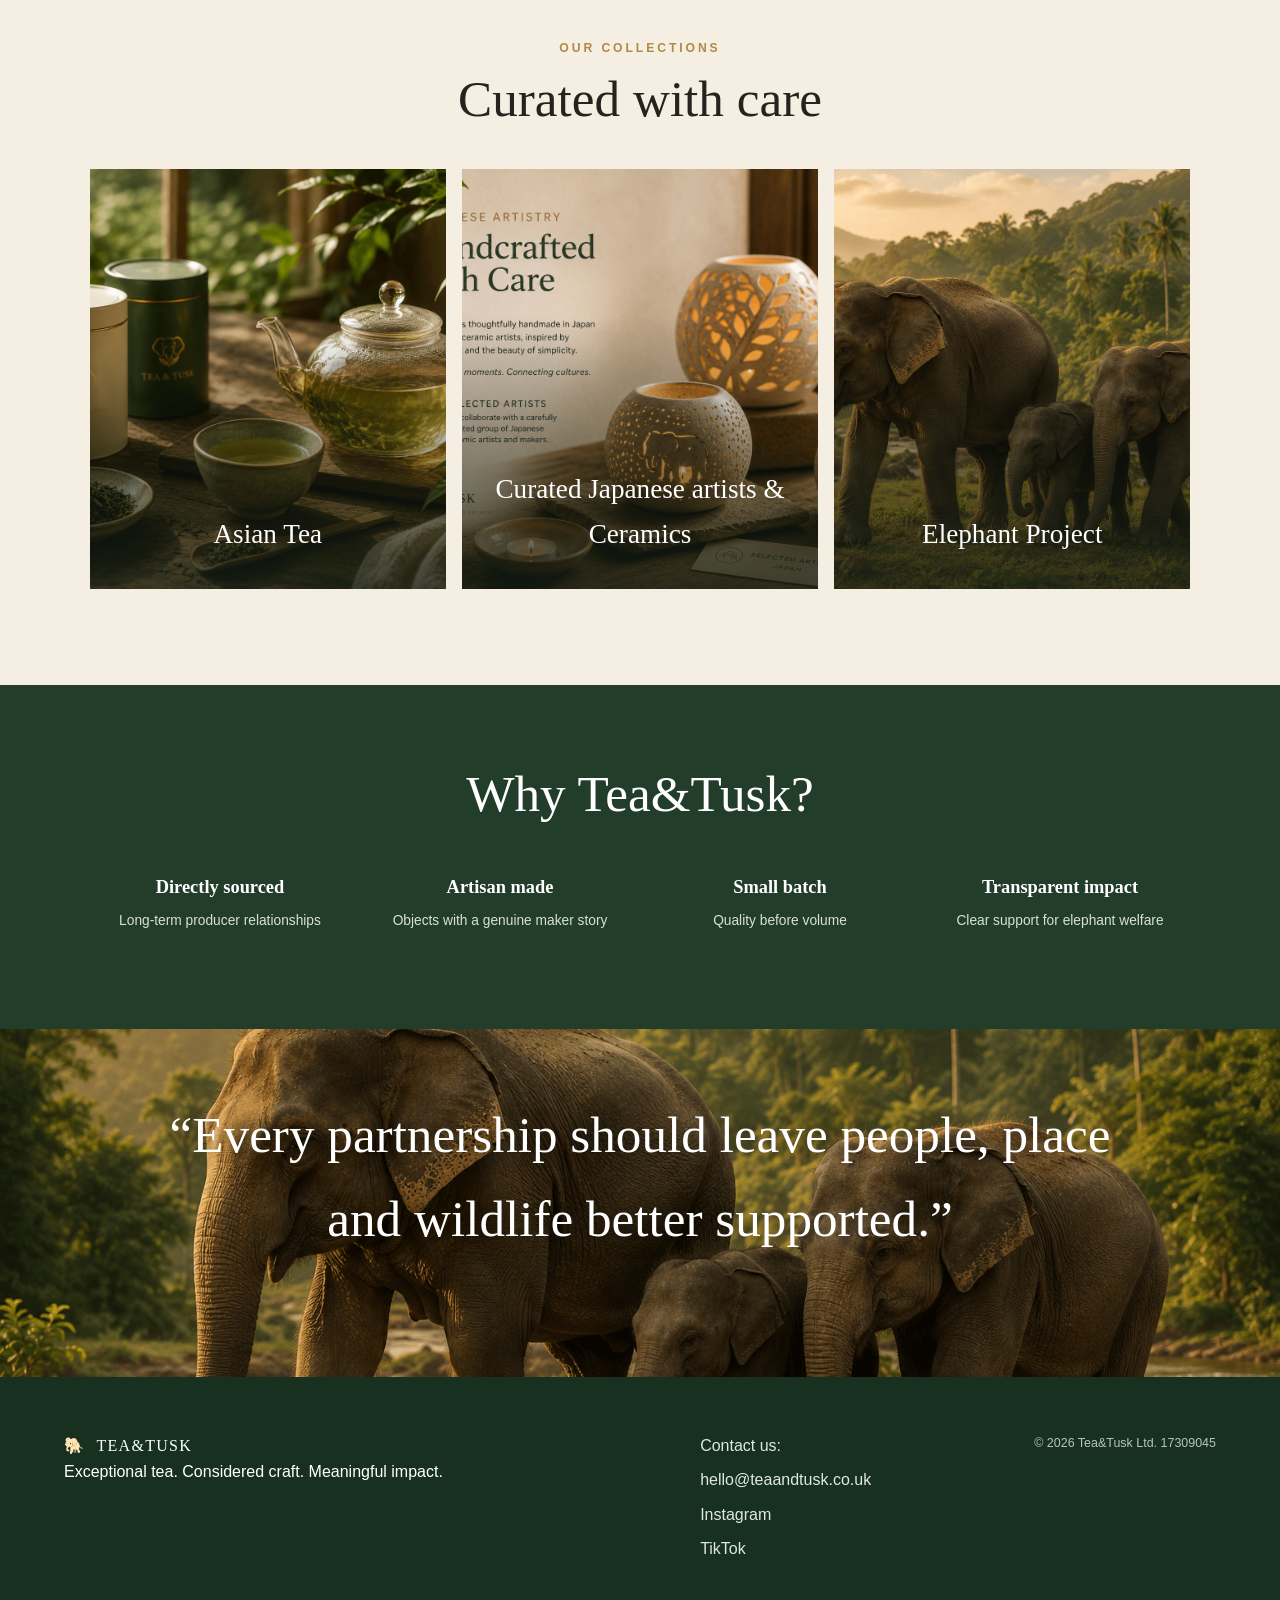
==== commit 62f1cbd8: "Add files via upload" ====
--- a/index.html
+++ b/index.html
@@ -11,7 +11,9 @@
 <body>
 <header class="site-header">
     <a class="brand" href="/index.html" aria-label="Tea&Tusk home">
-        <span class="brand-mark">🐘</span>
+        <img src="/static/images/logo.png"
+     alt="Tea & Tusk"
+     class="brand-logo">
         <span>TEA&TUSK</span>
     </a>
 
--- a/static/css/style.css
+++ b/static/css/style.css
@@ -57,6 +57,13 @@
 }
 
 .brand-mark { filter: sepia(1); }
+
+.brand-logo{
+    width:42px;
+    height:42px;
+    object-fit:contain;
+    display:block;
+}
 
 .site-nav { display: flex; gap: 1.45rem; align-items: center; }
 .site-nav a {
